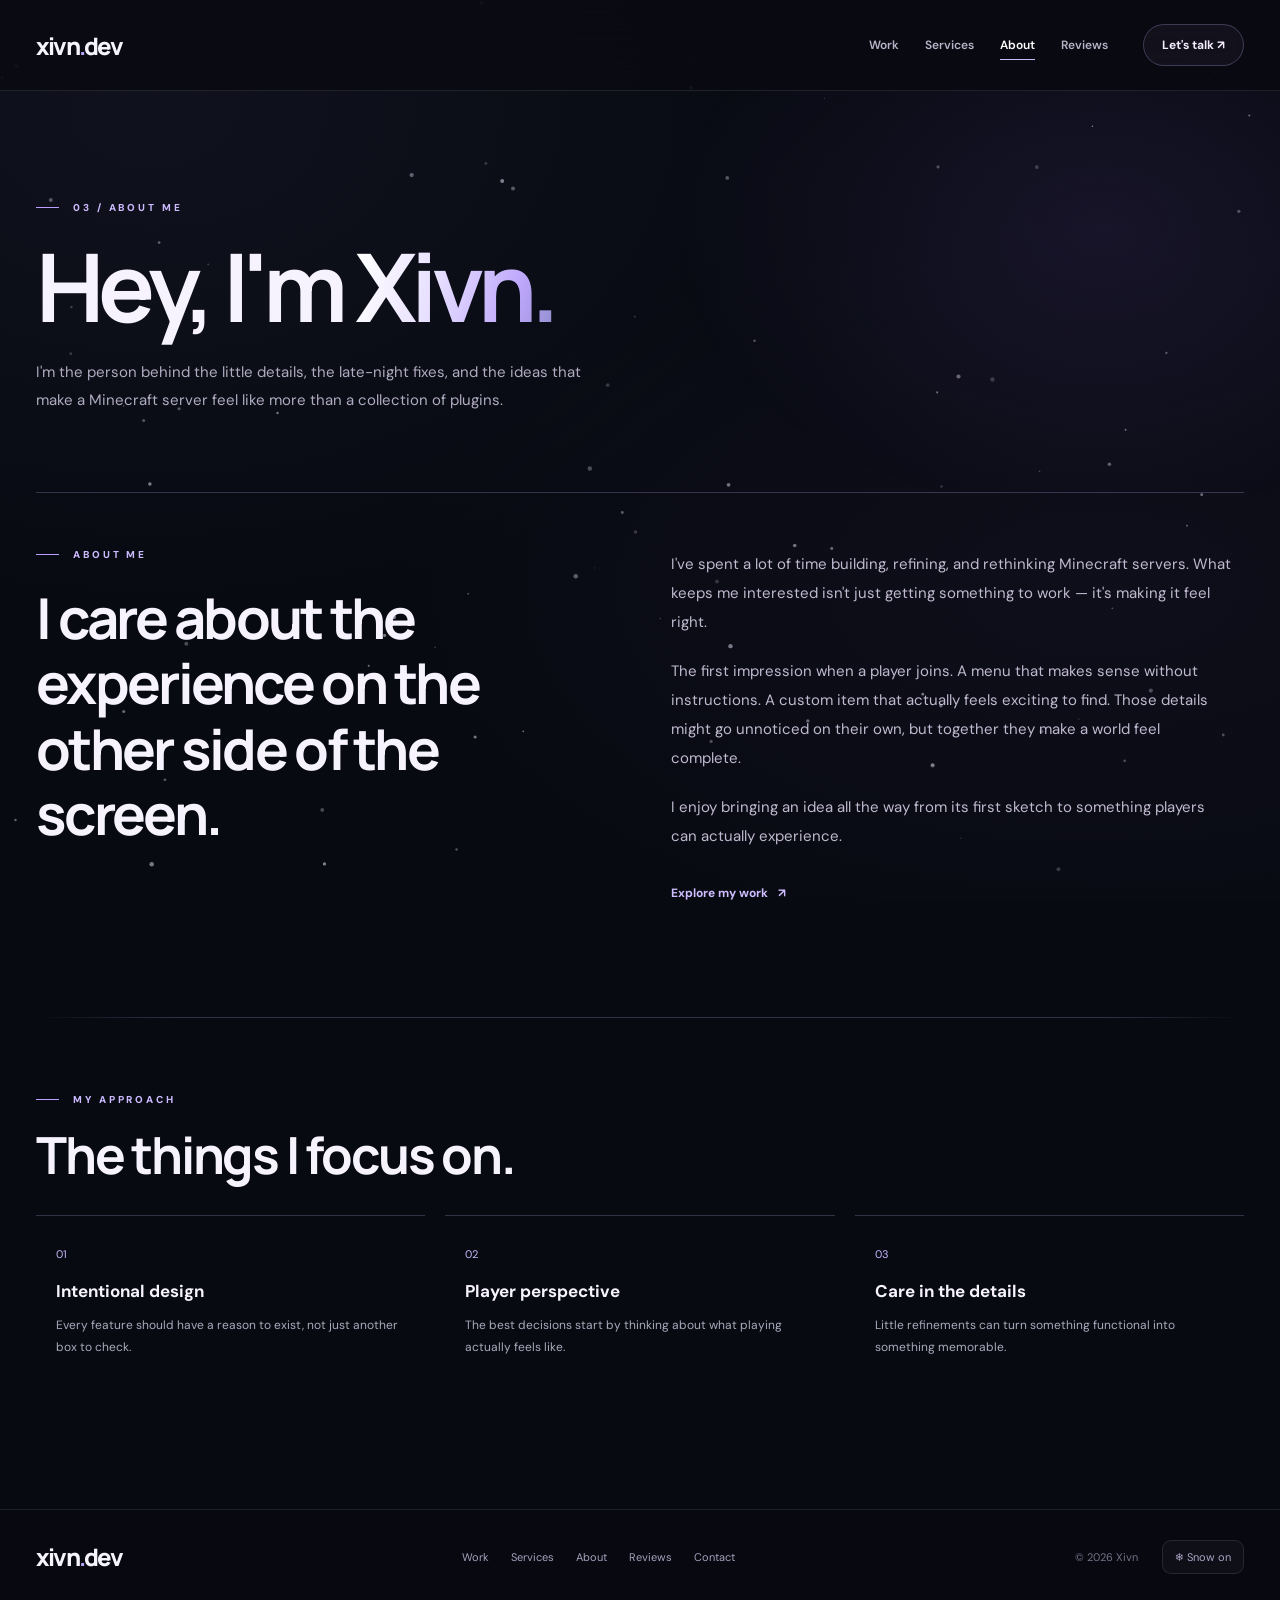
==== about.html @ 58223d8a "Add files via upload" ====
<!DOCTYPE html>

<html lang="en"><head><meta charset="utf-8"/><meta content="width=device-width,initial-scale=1" name="viewport"/><meta content="#080a12" name="theme-color"/><meta content="Meet Xivn and the philosophy behind the Minecraft projects." name="description"/><title>About | xivn.dev</title><link href="styles.css" rel="stylesheet"/><link href="favicon.svg" rel="icon" type="image/svg+xml"/></head><body><div aria-hidden="true" class="main-bg"></div><canvas aria-hidden="true" id="snow"></canvas><header class="navbar inner"><div class="wrap nav-inner"><a aria-label="xivn.dev homepage" class="logo" href="index.html">xivn<b>.</b>dev</a><nav aria-label="Main navigation" class="navlinks"><a class="" href="work.html">Work</a><a class="" href="services.html">Services</a><a aria-current="page" class="active" href="about.html">About</a><a href="reviews.html">Reviews</a></nav><a class="nav-action" href="contact.html">Let's talk <span aria-hidden="true">↗</span></a><button aria-controls="mobile-menu" aria-expanded="false" aria-label="Toggle navigation" class="mobile-trigger" data-menu-trigger="" type="button">☰</button></div></header><nav aria-label="Mobile navigation" class="mobile-menu" id="mobile-menu"><a href="index.html">Home</a><a href="work.html">Work</a><a href="services.html">Services</a><a href="about.html">About</a><a href="reviews.html">Reviews</a><a href="contact.html">Contact</a></nav><main id="main"><section class="interior-hero"><div class="wrap"><span class="kicker">03 / About me</span><h1>Hey, I'm <span class="gradient">Xivn.</span></h1><p>I'm the person behind the little details, the late-night fixes, and the ideas that make a Minecraft server feel like more than a collection of plugins.</p></div></section><section class="wrap about-editorial"><div class="about-editorial-heading reveal"><span class="kicker">About me</span><h2>I care about the experience on the other side of the screen.</h2></div><div class="about-editorial-story reveal"><p>I've spent a lot of time building, refining, and rethinking Minecraft servers. What keeps me interested isn't just getting something to work — it's making it feel right.</p><p>The first impression when a player joins. A menu that makes sense without instructions. A custom item that actually feels exciting to find. Those details might go unnoticed on their own, but together they make a world feel complete.</p><p>I enjoy bringing an idea all the way from its first sketch to something players can actually experience.</p><a class="btn-link" href="work.html">Explore my work <span aria-hidden="true">↗</span></a></div></section><div class="wrap thin-rule"></div><section class="wrap" style="padding:75px 0 30px"><span class="kicker">My approach</span><h2 class="display-h2">The things I focus on.</h2></section><section class="wrap about-values"><div class="value reveal"><span class="num">01</span><h3>Intentional design</h3><p>Every feature should have a reason to exist, not just another box to check.</p></div><div class="value reveal"><span class="num">02</span><h3>Player perspective</h3><p>The best decisions start by thinking about what playing actually feels like.</p></div><div class="value reveal"><span class="num">03</span><h3>Care in the details</h3><p>Little refinements can turn something functional into something memorable.</p></div></section></main><footer class="footer"><div class="wrap footer-inner"><a class="logo" href="index.html">xivn<b>.</b>dev</a><nav aria-label="Footer" class="footer-nav"><a href="work.html">Work</a><a href="services.html">Services</a><a href="about.html">About</a><a href="reviews.html">Reviews</a><a href="contact.html">Contact</a></nav><div class="footer-right"><span class="footer-note">© 2026 Xivn</span><button aria-pressed="true" class="snow-control" data-snow-toggle="" type="button">❄ Snow on</button></div></div></footer><script defer="" src="site.js"></script></body></html>
---- styles.css ----
@import url('https://fonts.googleapis.com/css2?family=DM+Sans:wght@400;500;600;700&family=Manrope:wght@400;500;600;700;800&display=swap');
:root{--bg:#080a12;--bg2:#0d0e1a;--panel:#131322;--line:rgba(226,217,255,.11);--line2:rgba(202,185,255,.23);--white:#f6f3ff;--muted:#aba9bc;--dim:#777589;--lav:#c7b7ff;--lav2:#a38be6;--accent:#dcd1ff;--max:1220px}
*,*::before,*::after{box-sizing:border-box}html{scroll-behavior:smooth}body{margin:0;min-height:100%;font-family:'DM Sans',Inter,system-ui,-apple-system,sans-serif;background:var(--bg);color:var(--white);-webkit-font-smoothing:antialiased}body:has(.menu-open){overflow:hidden}button,input,textarea,select{font:inherit}button{cursor:pointer}a{color:inherit;text-decoration:none}img{max-width:100%}::selection{background:#baa5ff;color:#100f19}:focus-visible{outline:2px solid #cbb9ff;outline-offset:4px}
.main-bg{position:fixed;inset:0;pointer-events:none;background:radial-gradient(ellipse at 12% 12%,#30304d30,transparent 45%),radial-gradient(ellipse at 86% 65%,#29213e33,transparent 45%),#080a12;z-index:-1}#snow{position:fixed;inset:0;z-index:9;pointer-events:none;opacity:.7;transition:opacity .35s}.snow-disabled #snow{opacity:0}.wrap{width:min(var(--max),calc(100% - 72px));margin-inline:auto}.thin-rule{height:1px;background:linear-gradient(90deg,transparent,var(--line2) 12%,var(--line2) 88%,transparent)}
.navbar{position:absolute;top:0;left:0;width:100%;z-index:30;transition:background .2s,border-color .2s}.navbar.inner{position:sticky;background:rgba(10,10,18,.82);backdrop-filter:blur(24px);border-bottom:1px solid var(--line)}.nav-inner{height:90px;display:flex;align-items:center;gap:35px}.logo{font-family:Manrope,system-ui,sans-serif;font-size:24px;font-weight:800;letter-spacing:-1.8px;white-space:nowrap}.logo b{color:#bca7ff}.logo small{font-size:10px;font-weight:500;color:#908caa;letter-spacing:.3px;margin-left:9px;vertical-align:5px}.navlinks{display:flex;align-items:center;gap:36px;margin-left:auto}.navlinks a{font-size:12px;color:#b7b3c9;font-weight:600;transition:color .2s}.navlinks a.active,.navlinks a:hover{color:#fff}.navlinks a.active:after{content:'';display:block;width:100%;height:1px;background:var(--lav);margin-top:6px;position:absolute}.navlinks a{position:relative}.nav-action{border:1px solid #c6b1ff40;border-radius:40px;padding:12px 18px;color:#f5edff;background:#d2b9ff0c;font-size:12px;font-weight:700;white-space:nowrap;transition:background .2s,transform .2s}.nav-action:hover{background:#c3a8ff22;transform:translateY(-2px)}.mobile-trigger{display:none;width:40px;height:40px;background:#ffffff0c;color:white;border:1px solid #ffffff24;border-radius:10px;font-size:19px}.mobile-menu{display:none}
.btn{display:inline-flex;align-items:center;justify-content:center;gap:14px;padding:16px 22px;border-radius:10px;font-size:12px;font-weight:700;border:1px solid #e4d9ff2b;transition:transform .2s,background .2s,box-shadow .2s;min-height:49px}.btn:hover{transform:translateY(-3px)}.btn-primary{color:#151121;background:#c2affe;border-color:#c2affe;box-shadow:0 12px 45px #9c7de41f}.btn-primary:hover{background:#d1c2ff;box-shadow:0 12px 52px #8b71e44a}.btn-secondary{background:#f6f2ff0d;color:#f3edff}.btn-secondary:hover{background:#ffffff18}.btn-link{padding:0;border:0;color:#cfbeff;background:none;font-size:12px;font-weight:700;display:inline-flex;align-items:center;gap:10px;transition:gap .2s}.btn-link:hover{gap:17px}
.kicker{font-size:10px;letter-spacing:2.9px;font-weight:800;color:#ccbaff;text-transform:uppercase;display:flex;align-items:center;gap:14px}.kicker:before{content:'';display:block;width:23px;height:1px;background:#bb9eff}.meta{color:#aaa4c1;letter-spacing:1.9px;text-transform:uppercase;font-size:10px;font-weight:700}.gradient{background:linear-gradient(105deg,#fff 6%,#e7dfff 42%,#bea8fc 78%,#8e8bc9 100%);background-clip:text;color:transparent;-webkit-background-clip:text}.muted{color:var(--muted)}.section-header{display:flex;justify-content:space-between;gap:34px;align-items:end;margin-bottom:34px}.section-header h2,.display-h2{font-family:Manrope,system-ui,sans-serif;letter-spacing:-2.2px;font-weight:700;font-size:clamp(32px,4vw,54px);line-height:1.18;margin:18px 0 0}.section-header p{font-size:13px;line-height:1.8;max-width:290px;color:var(--muted);margin:0 0 4px}.big-number{font-size:12px;letter-spacing:2px;color:#9b91b7;font-weight:700}
/* CINEMATIC HOMEPAGE */
.hero{position:relative;min-height:max(790px,100svh);display:flex;align-items:center;justify-content:center;overflow:hidden;isolation:isolate;background:linear-gradient(180deg,#0b0a16 0%,#111025 54%,#141321 74%,#090b13 100%)}
.hero::after{content:'';position:absolute;inset:auto 0 0;height:30%;z-index:5;background:linear-gradient(0deg,#080a12 0%,#080a12b5 27%,transparent 100%);pointer-events:none}.hero::before{content:'';position:absolute;inset:0;z-index:0;background:radial-gradient(ellipse 40% 33% at 66% 38%,#7864b24d,transparent 80%),radial-gradient(ellipse 28% 25% at 4% 47%,#527fba1a,transparent 80%),linear-gradient(180deg,#07081000 40%,#100d1833);pointer-events:none}
.stars{position:absolute;inset:0;z-index:0;pointer-events:none;opacity:.55;background-image:radial-gradient(1px 1px at 15% 19%,#f0eaff 90%,transparent),radial-gradient(1px 1px at 29% 36%,#f0eaff 90%,transparent),radial-gradient(2px 2px at 72% 14%,#d5caff 90%,transparent),radial-gradient(1px 1px at 81% 37%,#f0eaff 90%,transparent),radial-gradient(1px 1px at 92% 24%,#f0eaff 90%,transparent),radial-gradient(2px 2px at 38% 16%,#f0eaff 90%,transparent),radial-gradient(1px 1px at 57% 30%,#f0eaff 90%,transparent),radial-gradient(1px 1px at 24% 59%,#f0eaff 90%,transparent);background-size:570px 430px}
.aurora{position:absolute;z-index:1;width:800px;height:360px;border-radius:50%;filter:blur(85px);opacity:.25;transform:rotate(-26deg);background:radial-gradient(ellipse,#aa7dff69,transparent 67%);right:5%;top:17%;pointer-events:none;animation:aurora-drift 18s ease-in-out infinite alternate}.moon-rings{position:absolute;z-index:1;width:510px;height:510px;top:17%;left:61%;border:1px solid #e9dfff13;border-radius:50%;transform:translateX(-50%);box-shadow:0 0 0 70px #e9dfff08,0 0 0 144px #e9dfff04;pointer-events:none}.moon{position:absolute;z-index:1;top:22%;left:61%;width:190px;height:190px;transform:translateX(-50%);border-radius:50%;background:radial-gradient(circle at 36% 25%,#ece5ff,#c6bce8 50%,#6e608f 99%);box-shadow:0 0 50px #c4acff5e,0 0 240px #ad89ff39;opacity:.75;pointer-events:none}
.mountain{position:absolute;bottom:0;left:0;width:100%;pointer-events:none}.mountain.far{z-index:2;height:53%;clip-path:polygon(0 82%,9% 66%,17% 76%,27% 45%,37% 76%,48% 36%,60% 73%,71% 44%,83% 78%,92% 52%,100% 75%,100% 100%,0 100%);background:linear-gradient(160deg,#8580a3 0%,#3c3658 38%,#1c2031 100%);opacity:.76}.mountain.mid{z-index:3;height:44%;clip-path:polygon(0 58%,11% 78%,24% 38%,36% 66%,46% 30%,56% 74%,68% 47%,80% 82%,90% 44%,100% 62%,100% 100%,0 100%);background:linear-gradient(180deg,#32324e,#171b2b 84%)}.mountain.near{z-index:4;height:26%;clip-path:polygon(0 76%,10% 57%,21% 82%,32% 42%,45% 67%,56% 45%,67% 85%,80% 53%,88% 72%,100% 44%,100% 100%,0 100%);background:linear-gradient(180deg,#171b30,#090c17)}
.hero-content{z-index:6;position:relative;text-align:center;max-width:1050px;margin-top:-38px;padding:120px 20px 90px}.hero-eyebrow{display:inline-flex;align-items:center;gap:12px;font-size:10px;letter-spacing:2.7px;font-weight:800;color:#e6dafd;text-transform:uppercase}.hero-eyebrow:before,.hero-eyebrow:after{content:'✳';font-size:15px;color:#aa91ed;font-weight:400}.hero h1{font-family:Manrope,system-ui,sans-serif;font-size:clamp(64px,8.8vw,132px);font-weight:700;line-height:.99;letter-spacing:-8.3px;max-width:1040px;margin:28px auto 26px;text-shadow:0 8px 60px #08081299}.hero-sub{max-width:560px;margin:0 auto;font-size:15px;line-height:1.85;color:#c5c0d3;text-shadow:0 2px 15px #000a}.hero-actions{margin-top:32px;display:flex;justify-content:center;gap:12px}.hero-sidenote{position:absolute;z-index:6;left:4.5%;bottom:69px;font-size:10px;color:#9c96b3;letter-spacing:1.7px;writing-mode:vertical-rl;transform:rotate(180deg);text-transform:uppercase;font-weight:700}.hero-scroll{position:absolute;z-index:6;right:4.5%;bottom:70px;display:flex;gap:13px;align-items:center;font-size:10px;color:#a39bb9;letter-spacing:1.3px;text-transform:uppercase;font-weight:700}.scroll-line{height:55px;width:1px;background:linear-gradient(#d4c0ff,transparent)}
@keyframes aurora-drift{to{transform:rotate(-19deg) translate(3%,7%);opacity:.38}}
/* HOME TEASERS */
.home-intro{padding:97px 0 96px;display:grid;grid-template-columns: .35fr 1fr;gap:90px;align-items:start}.home-intro h2{font-family:Manrope,system-ui,sans-serif;font-size:clamp(27px,3.8vw,49px);font-weight:700;line-height:1.24;letter-spacing:-2.1px;margin:0}.home-intro h2 em{font-style:normal;color:#bca7ff}.home-intro .small{font-size:12px;line-height:1.85;color:var(--muted);margin-top:19px;max-width:570px}
.home-work{padding:30px 0 110px}.feature-grid{display:grid;grid-template-columns:1.15fr .85fr;gap:20px}.feature-card{position:relative;border:1px solid var(--line);background:#121321;border-radius:18px;overflow:hidden;display:block;transition:border-color .25s,transform .25s}.feature-card:hover{border-color:#bba2ff66;transform:translateY(-5px)}.feature-art{position:relative;height:340px;overflow:hidden;isolation:isolate}.feature-card:nth-child(2) .feature-art{height:340px}.feature-info{padding:26px 28px 29px;display:flex;align-items:center;gap:18px;justify-content:space-between}.feature-info h3{font-family:Manrope,system-ui,sans-serif;font-size:23px;letter-spacing:-.8px;margin:8px 0 5px}.feature-info p{margin:0;color:#a6a0ba;font-size:12px}.feature-arrow{width:40px;height:40px;border:1px solid #ffffff2c;border-radius:50%;display:grid;place-items:center;color:#e3d5ff;font-size:21px;transition:transform .2s}.feature-card:hover .feature-arrow{transform:rotate(45deg)}
/* ART - no fake screenshots */
.art{position:relative;overflow:hidden;isolation:isolate}.art:after{content:'';position:absolute;inset:0;background:linear-gradient(180deg,transparent 60%,#090a17a8)}.art:before{content:'';position:absolute;inset:0;background-image:linear-gradient(#ffffff0a 1px,transparent 1px),linear-gradient(90deg,#ffffff0a 1px,transparent 1px);background-size:40px 40px;mask-image:linear-gradient(to bottom,transparent,#000);opacity:.7}.art.saver{background:radial-gradient(ellipse at 52% 45%,#8f79ca70,transparent 55%),linear-gradient(130deg,#242139,#121827)}.art.vale{background:radial-gradient(ellipse at 51% 49%,#a99ab557,transparent 55%),linear-gradient(130deg,#262139,#111d24)}.art.maple{background:radial-gradient(ellipse at 51% 49%,#80b19a55,transparent 55%),linear-gradient(130deg,#192a2a,#121b29)}.art-mark{position:absolute;left:50%;top:46%;transform:translate(-50%,-50%);font-family:Manrope,system-ui,sans-serif;font-weight:800;font-size:150px;letter-spacing:-12px;color:#e9d9ff;z-index:1;text-shadow:0 22px 65px #0008}.art.vale .art-mark{font-family:Georgia,serif;color:#eedbfc}.art.maple .art-mark{font-family:Georgia,serif;color:#c5ead4}.art-ring{position:absolute;top:46%;left:50%;transform:translate(-50%,-50%);width:270px;aspect-ratio:1;border:1px solid #fff3;border-radius:50%;box-shadow:0 0 0 37px #ffffff08,0 0 0 84px #ffffff04}.art-tag{position:absolute;bottom:25px;left:27px;z-index:2;color:#d5c6e9;text-transform:uppercase;font-size:10px;letter-spacing:2px;font-weight:700}
.home-close{padding:80px 0 125px;text-align:center}.home-close h2{font-family:Manrope,system-ui,sans-serif;font-size:clamp(37px,5.5vw,71px);font-weight:700;line-height:1.15;letter-spacing:-3.4px;margin:19px 0 28px}.home-close .btn{min-width:190px}
/* INTERIOR PAGE */
.interior-hero{padding:110px 0 77px;position:relative;overflow:hidden}.interior-hero:before{content:'';position:absolute;inset:0;pointer-events:none;background:radial-gradient(ellipse 42% 90% at 86% 34%,#4a38743d,transparent 80%)}.interior-hero .wrap{position:relative}.interior-hero h1{font-family:Manrope,system-ui,sans-serif;font-size:clamp(56px,7.4vw,103px);letter-spacing:-6px;line-height:1.05;margin:22px 0 24px;font-weight:700;max-width:950px}.interior-hero p{font-size:15px;line-height:1.85;color:#b0abc0;max-width:550px;margin:0}.interior-hero .outline-word{position:absolute;right:1%;bottom:-23px;font-family:Manrope,system-ui,sans-serif;font-size:clamp(120px,19vw,310px);font-weight:800;letter-spacing:-20px;-webkit-text-stroke:1px #c7b3fa17;color:transparent;pointer-events:none;white-space:nowrap}
.works{padding:35px 0 105px}.work-row{display:grid;grid-template-columns:1.05fr 1fr;align-items:center;gap:58px;border-top:1px solid var(--line);padding:42px 0}.work-row:last-of-type{border-bottom:1px solid var(--line)}.work-row .art{height:360px;border:1px solid var(--line2);border-radius:17px;transition:transform .25s}.work-row:hover .art{transform:translateY(-4px)}.work-row .art-mark{font-size:145px}.work-no{font-size:11px;letter-spacing:2px;color:#afa5c6;font-weight:700}.work-copy h2{font-family:Manrope,system-ui,sans-serif;font-size:clamp(33px,4vw,57px);margin:20px 0 16px;line-height:1.13;letter-spacing:-2.3px}.work-copy p{font-size:14px;color:#aaa6bc;line-height:1.95;max-width:470px}.tags{display:flex;gap:8px;flex-wrap:wrap;margin:24px 0 32px}.tags span{font-size:10px;color:#beb6ce;letter-spacing:.2px;border:1px solid #e9deff1b;padding:8px 11px;border-radius:8px;background:#ffffff04}
/* SERVICES */
.services{padding:28px 0 120px}.service-row{display:grid;grid-template-columns:90px .9fr 1fr;gap:45px;padding:43px 0;border-top:1px solid var(--line);align-items:start}.service-row:last-child{border-bottom:1px solid var(--line)}.service-symbol{font-size:40px;font-weight:400;color:#ccbbff;line-height:1}.service-row h2{margin:3px 0 0;font-family:Manrope,sans-serif;font-size:clamp(23px,3vw,33px);letter-spacing:-1px}.service-row p{color:#aaa5ba;line-height:1.95;margin:3px 0 0;font-size:14px}.service-row .minor{display:block;margin-top:15px;font-size:11px;color:#bba8ef}.process{padding:50px 0 135px}.process-grid{display:grid;grid-template-columns:repeat(3,1fr);gap:20px;margin-top:35px}.process-item{border:1px solid var(--line);background:#ffffff04;border-radius:14px;padding:27px}.process-item .num{font-size:11px;color:var(--lav);letter-spacing:2px}.process-item h3{font-size:17px;margin:28px 0 10px}.process-item p{font-size:12px;line-height:1.9;color:var(--muted);margin:0}
/* ABOUT */
.about-section{padding:20px 0 100px;display:grid;grid-template-columns:.83fr 1.17fr;gap:80px}.about-portrait{position:relative;min-height:455px;border:1px solid var(--line2);border-radius:18px;background:radial-gradient(ellipse at 50% 48%,#7660a955,transparent 61%),linear-gradient(150deg,#1b1a30,#0b101a);display:grid;place-items:center;overflow:hidden}.about-portrait:before{content:'';height:320px;aspect-ratio:1;border:1px solid #e0d2ff30;border-radius:50%;box-shadow:0 0 0 40px #e0d2ff0a,0 0 0 83px #e0d2ff06;position:absolute}.about-portrait span{font-size:250px;font-weight:800;letter-spacing:-25px;color:#e1d5fa;font-family:Manrope,sans-serif;line-height:1;position:relative;transform:translateX(-15px);text-shadow:0 0 60px #c1b0ee3a}.about-portrait small{position:absolute;bottom:28px;left:28px;color:#a99dc2;font-size:10px;letter-spacing:2.3px}.about-writeup h2{font-family:Manrope,sans-serif;letter-spacing:-2.2px;font-size:clamp(30px,4vw,51px);line-height:1.2;margin:12px 0 23px}.about-writeup p{font-size:15px;line-height:2;color:#bbb5ca;max-width:570px}.about-writeup p+p{margin-top:16px}.about-values{display:grid;grid-template-columns:repeat(3,1fr);gap:20px;padding-bottom:125px}.value{padding:26px 20px;border-top:1px solid var(--line2)}.value .num{font-size:11px;color:var(--lav)}.value h3{margin:17px 0 12px;font-size:17px}.value p{font-size:12px;line-height:1.85;color:var(--muted);margin:0}
/* CONTACT */
.contact-layout{display:grid;grid-template-columns: .93fr 1.07fr;gap:70px;padding:30px 0 130px}.contact-copy h2{font-family:Manrope,sans-serif;font-size:clamp(35px,4vw,51px);letter-spacing:-2px;margin:0 0 21px}.contact-copy p{color:var(--muted);line-height:1.93;font-size:14px;max-width:425px}.contact-nudge{display:flex;gap:14px;margin-top:44px;border-top:1px solid var(--line);padding:20px 0;color:#b7a5e8;font-size:12px;line-height:1.8}.contact-form{background:linear-gradient(145deg,#1a1828b5,#12121ca8);border:1px solid var(--line2);padding:32px;border-radius:18px}.contact-form h3{margin:2px 0 26px;font-family:Manrope,sans-serif;font-size:21px;letter-spacing:-.8px}.field{display:block;color:#d8d1ea;font-size:11px;letter-spacing:.4px;font-weight:700;margin:0 0 20px}.field input,.field textarea,.field select{display:block;width:100%;border:1px solid #ffffff21;border-radius:9px;background:#080913aa;color:#f7f3ff;padding:14px;margin-top:9px;outline:none;font-size:13px;resize:vertical;min-height:46px}.field textarea{min-height:140px}.field input:focus,.field textarea:focus,.field select:focus{border-color:#bea5ff}.field select option{background:#141320}.contact-form .btn{width:100%}.form-note{font-size:11px;line-height:1.8;color:#8f8ba3;margin:16px 0 0}.form-status{color:#cbb5ff;font-size:12px;margin:12px 0;min-height:16px;white-space:pre-wrap}.copy-fallback{display:none}
/* CASE STUDY */
.case-hero{padding:90px 0 60px}.case-back{display:inline-flex;align-items:center;gap:10px;color:#b5a5df;font-size:12px;margin-bottom:52px}.case-hero h1{font-family:Manrope,sans-serif;font-size:clamp(62px,8vw,110px);letter-spacing:-6px;line-height:1.04;margin:17px 0 19px}.case-hero p{font-size:15px;line-height:1.85;color:#b2aec4;max-width:610px;margin:0}.case-art{height:460px;border-radius:18px;border:1px solid #e9dfff2c;margin:0 auto 85px}.case-art .art-mark{font-size:260px}.case-body{display:grid;grid-template-columns: .58fr 1fr;gap:90px;padding:0 0 115px}.case-body aside .meta{display:block;margin-bottom:17px}.case-body h2{font-family:Manrope,sans-serif;font-size:clamp(29px,3vw,43px);letter-spacing:-1.7px;margin:0 0 24px}.case-body p{font-size:14px;line-height:2.05;color:#b4b0c3}.case-list{display:grid;gap:0;padding:0;margin-top:22px;list-style:none}.case-list li{border-top:1px solid var(--line);padding:15px 0;font-size:12px;color:#c5bdd6}.case-list li:last-child{border-bottom:1px solid var(--line)}.case-bottom{border-top:1px solid var(--line);padding:65px 0 105px;display:flex;align-items:center;justify-content:space-between;gap:25px}.case-bottom h2{font-size:clamp(27px,3vw,40px);font-family:Manrope,sans-serif;letter-spacing:-1.2px;margin:10px 0 0}
/* GLOBAL FOOTER */
.footer{border-top:1px solid var(--line);background:#080911bb;position:relative;z-index:11}.footer-inner{padding:30px 0;display:flex;gap:22px;align-items:center;justify-content:space-between}.footer-nav{display:flex;gap:22px}.footer-nav a{color:#a8a2bd;font-size:11px}.footer-nav a:hover{color:white}.footer-note{font-size:11px;color:#777287}.snow-control{background:#ffffff08;border:1px solid #ffffff1a;border-radius:9px;color:#aea5c6;font-size:11px;padding:9px 12px;white-space:nowrap}.snow-control:hover{color:white;border-color:#c4b1fd55}.footer-right{display:flex;align-items:center;gap:24px}
.reveal{opacity:1;transform:none}.js .reveal{opacity:0;transform:translateY(18px);transition:opacity .7s,transform .7s}.js .reveal.shown{opacity:1;transform:none}
@media(max-width:970px){.logo small{display:none}.navlinks{gap:24px}.hero h1{letter-spacing:-5px}.home-intro{gap:40px}.work-row{gap:30px}.about-section{gap:40px}.contact-layout{gap:40px}.case-body{gap:40px}}
@media(max-width:720px){.wrap{width:calc(100% - 40px)}.nav-inner{height:72px;gap:15px}.navbar:not(.inner){background:linear-gradient(180deg,#0b0a17bb,transparent)}.navlinks{display:none}.nav-action{margin-left:auto;padding:10px 14px}.mobile-trigger{display:block}.mobile-menu{display:flex;position:fixed;inset:72px 0 auto 0;z-index:29;background:#11101ef7;backdrop-filter:blur(20px);border-bottom:1px solid #ffffff30;padding:25px 20px 32px;flex-direction:column;gap:0;opacity:0;visibility:hidden;transform:translateY(-8px);transition:all .2s}.mobile-menu.menu-open{opacity:1;visibility:visible;transform:none}.mobile-menu a{padding:15px 4px;font-size:22px;border-bottom:1px solid #ffffff12}.hero{min-height:770px;min-height:100svh}.hero h1{font-size:clamp(56px,10.4vw,76px);letter-spacing:-4.1px;margin:26px auto 21px}.hero-content{margin-top:-20px;padding:110px 0 95px}.hero-sub{font-size:13px;max-width:430px}.moon{width:145px;height:145px;left:63%;top:22%}.moon-rings{width:390px;height:390px;left:63%}.mountain.far{height:38%}.mountain.mid{height:32%}.mountain.near{height:19%}.hero-sidenote{display:none}.hero-scroll{bottom:38px;right:20px}.home-intro{grid-template-columns:1fr;gap:19px;padding:70px 0 75px}.home-work{padding:10px 0 85px}.section-header{display:block}.section-header p{margin-top:20px}.feature-grid{grid-template-columns:1fr}.feature-art,.feature-card:nth-child(2) .feature-art{height:290px}.feature-info{padding:22px}.home-close{padding:65px 0 95px}.home-close h2{letter-spacing:-2px}.interior-hero{padding:88px 0 65px}.interior-hero h1{font-size:clamp(47px,9vw,72px);letter-spacing:-3.5px}.interior-hero .outline-word{bottom:0;opacity:.5}.work-row{grid-template-columns:1fr;gap:27px;padding:29px 0 39px}.work-row .art{height:275px}.work-copy h2{margin:15px 0}.works{padding-bottom:75px}.service-row{grid-template-columns:45px 1fr;gap:20px;padding:35px 0}.service-row p{grid-column:2}.service-symbol{font-size:29px}.process{padding:25px 0 88px}.process-grid{grid-template-columns:1fr}.about-section{grid-template-columns:1fr;gap:32px}.about-portrait{min-height:290px}.about-portrait span{font-size:160px}.about-portrait:before{height:230px}.about-values{grid-template-columns:1fr;gap:0;padding-bottom:70px}.contact-layout{grid-template-columns:1fr;padding-bottom:85px}.contact-nudge{margin-top:25px}.contact-form{padding:23px}.case-hero{padding-top:50px}.case-back{margin-bottom:38px}.case-hero h1{font-size:clamp(56px,9vw,82px);letter-spacing:-3.5px}.case-art{height:310px;margin-bottom:48px}.case-art .art-mark{font-size:160px}.case-body{grid-template-columns:1fr;gap:30px;padding-bottom:75px}.case-bottom{display:block;padding:45px 0 80px}.case-bottom .btn{margin-top:30px}.footer-inner{flex-wrap:wrap}.footer-nav{gap:15px}.footer-right{width:100%;justify-content:space-between}}
@media(max-width:430px){.wrap{width:calc(100% - 34px)}.hero h1{font-size:52px;letter-spacing:-3.2px}.hero-eyebrow{font-size:9px;letter-spacing:1.8px}.hero-actions{flex-direction:column;align-items:center}.hero-actions .btn{width:min(100%,280px)}.nav-action{display:none}.mobile-trigger{margin-left:auto}.interior-hero h1{font-size:47px}.feature-art,.feature-card:nth-child(2) .feature-art{height:240px}.work-row .art{height:235px}}
@media(prefers-reduced-motion:reduce){html{scroll-behavior:auto}*,*:before,*:after{animation:none!important;transition:none!important}.js .reveal{opacity:1;transform:none}}
.feature-art>.art{height:100%;width:100%;}

/* V3: services, collaborations, reviews */
.navlinks{gap:26px}.footer-nav{gap:22px}
.credibility{padding:25px 0 35px;border-bottom:1px solid var(--line);background:linear-gradient(90deg,#0c0c17aa,#15112788,#0c0c17aa)}
.credibility-inner{display:flex;align-items:center;gap:24px;justify-content:space-between;flex-wrap:wrap}
.credibility .micro{font-size:10px;letter-spacing:2px;color:var(--lav);font-weight:800;text-transform:uppercase}
.credibility .names{font-size:12px;color:#aca3c7;line-height:1.8}
.credibility .names b{font-weight:600;color:#efe9fb}
.credibility a{font-size:11px;color:var(--lav);font-weight:700;white-space:nowrap}
.work-featured{padding:40px 0 95px}.work-featured-heading{margin-bottom:28px}
.highlight-grid{display:grid;grid-template-columns:repeat(3,minmax(0,1fr));gap:17px}
.highlight-card{position:relative;min-width:0;overflow:hidden;border:1px solid var(--line2);border-radius:17px;background:linear-gradient(145deg,#29213d80,#111425);transition:transform .25s,border-color .25s}
.highlight-card:hover{transform:translateY(-5px);border-color:#c7afff77}
.highlight-art{height:215px;display:flex;align-items:center;justify-content:center;position:relative;overflow:hidden;background:radial-gradient(ellipse at 50% 30%,#8e75c23b,transparent 65%);border-bottom:1px solid var(--line)}
.highlight-art:before{content:'';position:absolute;width:210px;height:210px;border:1px solid #cfb9ff33;border-radius:50%;box-shadow:0 0 0 38px #cfb9ff08,0 0 60px #a38bfc29}
.highlight-art .initial{font-family:Manrope,system-ui,sans-serif;font-size:110px;letter-spacing:-8px;font-weight:800;color:#f2eaff;filter:drop-shadow(0 0 29px #c4a6ff43)}
.highlight-card:nth-child(2) .highlight-art{background:radial-gradient(ellipse at 50% 25%,#89b49b34,transparent 69%),#171b26}
.highlight-card:nth-child(3) .highlight-art{background:radial-gradient(ellipse at 50% 25%,#c1a0752f,transparent 69%),#181923}
.highlight-info{padding:24px}.highlight-info small{font-size:9px;text-transform:uppercase;letter-spacing:1.7px;color:#baade4}.highlight-info h3{font-family:Manrope,system-ui,sans-serif;font-size:23px;letter-spacing:-.8px;margin:10px 0 8px}.highlight-info p{font-size:12px;color:var(--muted);line-height:1.7;min-height:41px}.highlight-info strong{color:#d4c4ff;font-size:12px}
.credits{padding:12px 0 115px}.credits>p{max-width:550px;font-size:13px;line-height:1.8;color:var(--muted)}
.credits-grid{display:grid;grid-template-columns:repeat(4,minmax(0,1fr));gap:12px;margin-top:32px}
.credit{display:flex;align-items:center;gap:14px;border:1px solid var(--line);border-radius:12px;min-width:0;background:linear-gradient(145deg,#1b1a2b91,#121320a8);padding:16px 15px;min-height:88px;transition:background .2s,border .2s}
.credit:hover{border-color:#bcaaff55;background:#211b34}
.credit .sigil{height:41px;width:41px;flex:none;border-radius:11px;border:1px solid #cbbaff2c;background:linear-gradient(135deg,#574477,#1b1b2e);display:grid;place-items:center;font-family:Manrope,system-ui,sans-serif;color:#e6daff;font-weight:800;font-size:17px}
.credit h3{font-size:14px;font-weight:700;margin:0 0 5px;overflow-wrap:anywhere}.credit p{font-size:10px;color:#9b94b3;margin:0}
.service-intro{max-width:700px;color:var(--muted);font-size:14px;line-height:1.9;padding:25px 0}
.service-row{grid-template-columns:65px minmax(180px,.85fr) 1.15fr;gap:20px;align-items:center}
.service-row h2{font-size:clamp(20px,2.2vw,28px)}.service-row .minor{line-height:1.9}
.reviews-grid{display:grid;grid-template-columns:repeat(3,minmax(0,1fr));gap:18px;padding:30px 0 95px}
.review-pending{min-height:230px;border:1px solid var(--line2);border-radius:18px;background:linear-gradient(130deg,#2621369c,#111421);padding:25px;display:flex;flex-direction:column;justify-content:space-between}
.review-pending .index{color:#bba7e8;font-size:11px;font-weight:700;letter-spacing:2px}.review-pending .mark{font-family:Georgia,serif;font-size:50px;color:#d7c7ff;opacity:.62;line-height:1}.review-pending p{color:#bcb6d0;font-size:12px;line-height:1.7}.review-pending small{color:#8e87a5;font-size:10px;letter-spacing:1px}
.contact-quicklinks{display:flex;flex-wrap:wrap;gap:10px;margin:25px 0}.contact-quicklinks a{display:inline-flex;gap:8px;align-items:center;padding:13px 16px;border:1px solid #ad96ea50;background:#b49bfb0c;border-radius:10px;color:#e0d0ff;font-size:12px;font-weight:700;transition:background .2s}
.contact-quicklinks a:hover{background:#b49bfb21}
@media(max-width:950px){.highlight-grid{grid-template-columns:1fr 1fr}.credits-grid{grid-template-columns:repeat(3,minmax(0,1fr))}.reviews-grid{grid-template-columns:1fr 1fr}}
@media(max-width:620px){.highlight-grid,.reviews-grid{grid-template-columns:1fr}.credits-grid{grid-template-columns:repeat(2,minmax(0,1fr))}.credit{min-height:78px;padding:12px 10px;gap:9px}.credit .sigil{width:34px;height:34px}.credit h3{font-size:12px}.credit p{font-size:9px}.highlight-art{height:175px}.service-row{grid-template-columns:46px 1fr;gap:10px}.service-row>div:last-child{grid-column:2}.credibility-inner{gap:8px}.credibility .names{font-size:11px}}

/* V4 / real project responsibilities, testimonials, commission link */
.credits{padding-bottom:95px}
.credits-grid{grid-template-columns:repeat(3,minmax(0,1fr));gap:16px}
.credit{min-height:174px;padding:24px;align-items:flex-start;gap:16px;background:linear-gradient(139deg,#241f36b0,#12131e 76%);border-radius:16px;transition:transform .28s ease,border-color .28s ease,background .28s ease}
.credit:hover{transform:translateY(-3px)}
.credit .sigil{width:47px;height:47px;border-radius:14px;font-size:21px}
.credit h3{font-size:18px;font-family:Manrope,system-ui,sans-serif;letter-spacing:-.45px;margin:3px 0 7px}
.credit p{font-size:11px;color:#c2b4e1;line-height:1.6;letter-spacing:.1px}
.credit .credit-details{font-size:12px;line-height:1.7;color:#9e9bb4;max-width:300px;margin-top:12px}
.credit .credit-content{min-width:0}
.credit .credit-num{font-size:9px;color:#8d83a3;letter-spacing:1.6px;text-transform:uppercase;margin-bottom:7px;display:block}
.review-grid-v4{display:grid;grid-template-columns:repeat(3,minmax(0,1fr));gap:16px;padding:33px 0 70px}
.review-card-v4{border-radius:17px;border:1px solid #bbaaff2c;background:linear-gradient(145deg,#231d35b8,#101522b8);padding:27px;display:flex;flex-direction:column;gap:17px;min-height:225px;transition:border-color .25s,transform .25s}
.review-card-v4:hover{transform:translateY(-3px);border-color:#c6b4ff6a}
.review-card-v4 .quote-mark{font-family:Georgia,serif;color:#cab6ff;font-size:54px;line-height:.7;display:block;opacity:.85}
.review-card-v4 blockquote{margin:0;flex:1;color:#ded8ed;font-size:13px;line-height:1.85;overflow-wrap:anywhere}
.review-card-v4 footer{padding-top:18px;border-top:1px solid #ffffff16;display:flex;justify-content:space-between;gap:14px;align-items:center}
.review-card-v4 .review-name{font-size:12px;font-weight:800;color:#f6f1ff}
.review-card-v4 time{font-size:10px;color:#9892ad;white-space:nowrap}
.review-card-v4.featured{background:linear-gradient(145deg,#393058d1,#161727db);border-color:#bba2ff55}
.review-source-links{display:flex;align-items:center;flex-wrap:wrap;gap:10px;padding:0 0 70px}
.review-source-links .source-link{padding:12px 15px;border:1px solid #bba6ff44;border-radius:10px;font-size:11px;color:#d2c0fa;background:#ffffff08;font-weight:700;transition:background .2s}
.review-source-links .source-link:hover{background:#ffffff13}
.review-source-links p{width:100%;font-size:11px;line-height:1.7;color:#817a98;margin:0 0 10px}
.review-teaser-grid{display:grid;grid-template-columns:repeat(2,minmax(0,1fr));gap:17px;margin:0 auto 60px}
.review-teaser{padding:25px;border:1px solid #b69bf43b;border-radius:17px;background:linear-gradient(120deg,#231e3796,#101523c2)}
.review-teaser blockquote{color:#ece5f7;font-size:14px;line-height:1.8;margin:12px 0 19px}
.review-teaser .review-by{font-size:11px;color:#b9a6ed;font-weight:700}
.discord-cta-v4{display:inline-flex;align-items:center;gap:13px;padding:17px 21px;border-radius:11px;font-size:13px;font-weight:800;color:#12101d;background:#c7b3ff;box-shadow:0 11px 44px #a88bef26;transition:transform .2s,background .2s}
.discord-cta-v4:hover{transform:translateY(-2px);background:#ddcfff}
.discord-area-v4{padding:22px 0 28px;border-bottom:1px solid var(--line)}
.discord-area-v4 strong{display:block;margin-bottom:12px;font-family:Manrope,system-ui;font-size:18px}
.discord-area-v4 p{max-width:440px;font-size:12px;color:var(--muted);line-height:1.7}
.service-quote-note{display:inline-block;font-size:11px;color:#a59cb9;border:1px solid #c7b3ff32;border-radius:30px;padding:8px 13px;margin-top:20px}
@media(max-width:970px){.credits-grid,.review-grid-v4{grid-template-columns:repeat(2,minmax(0,1fr))}}
@media(max-width:630px){.credits-grid,.review-grid-v4,.review-teaser-grid{grid-template-columns:1fr}.credit{min-height:145px;padding:18px}.credit .sigil{width:41px;height:41px}.credit h3{font-size:16px}.review-card-v4{padding:22px;min-height:unset}.review-card-v4 blockquote{font-size:13px}.review-source-links{gap:8px}}

/* V5 — editorial project archive: deliberately no server logos */
.archive{padding:24px 0 95px}
.archive-intro{display:flex;align-items:end;justify-content:space-between;gap:32px;padding-bottom:25px}
.archive-intro h2{font-family:Manrope,system-ui,sans-serif;font-size:clamp(32px,4.3vw,61px);font-weight:700;line-height:1.13;letter-spacing:-2.5px;margin:16px 0 0}
.archive-intro p{max-width:330px;color:var(--muted);font-size:13px;line-height:1.9;margin:0 0 2px}
.archive-section-title{display:flex;align-items:center;justify-content:space-between;padding:25px 0 7px;gap:15px;border-top:1px solid var(--line2)}
.archive-section-title span:last-child{font-size:10px;color:#86809a;letter-spacing:1.3px;text-transform:uppercase}
.archive-list{margin-bottom:68px}
.archive-row{border-bottom:1px solid var(--line);position:relative;display:grid;grid-template-columns:58px minmax(0,1fr) minmax(190px,285px) 28px;gap:25px;align-items:center;padding:27px 11px 29px 0;transition:background .3s,padding .3s,border-color .3s;isolation:isolate}
.archive-row:before{content:'';position:absolute;inset:0;z-index:-1;background:linear-gradient(90deg,rgba(171,134,244,.08),transparent 63%);opacity:0;transition:opacity .28s;pointer-events:none}
.archive-row:hover:before,.archive-row:focus-within:before{opacity:1}
.archive-row:hover{border-color:#bda7fb50;padding-left:12px}
.archive-index{font-size:12px;letter-spacing:1px;color:#77718c;font-weight:700;align-self:start;padding-top:17px}
.archive-row h3{font-family:Manrope,system-ui,sans-serif;font-size:clamp(28px,3.8vw,48px);font-weight:700;letter-spacing:-1.8px;line-height:1.13;margin:0}
.archive-name{display:inline-flex;align-items:baseline;gap:12px;max-width:100%;color:#f6f2ff;transition:color .25s,text-shadow .25s}
.archive-name[href]:hover,.archive-name[href]:focus-visible{color:#d6c6ff;text-shadow:0 0 26px #bb9cef50}
.archive-name-arrow{font-size:.5em;vertical-align:middle;color:#b9a3ed;display:inline-block;transform:translate(-3px,2px);transition:transform .25s}
.archive-name[href]:hover .archive-name-arrow{transform:translate(3px,-4px)}
.archive-row .archive-desc{font-size:12px;line-height:1.7;color:#aba4be;margin:11px 0 0;max-width:660px}
.archive-role{font-size:11px;letter-spacing:.9px;font-weight:700;color:#bcaedf;text-transform:uppercase;line-height:1.6}
.archive-type{display:block;font-size:11px;color:#77718c;margin:9px 0}
.archive-case{font-size:12px;color:#d4c0ff;display:inline-flex;align-items:center;gap:9px;font-weight:700;transition:gap .2s}
.archive-case:hover{gap:15px}
.archive-end{font-size:22px;color:#7d6d9e;text-align:right;opacity:.65;transition:transform .25s,color .25s}
.archive-row:hover .archive-end{transform:translate(4px,-3px);color:#d1bcff}
.archive-row.featured{padding-block:37px}
.archive-row.featured h3{font-size:clamp(39px,5vw,65px);letter-spacing:-3px}
.archive-note{display:flex;gap:9px;align-items:flex-start;font-size:11px;color:#88829b;line-height:1.7;margin:-31px 0 58px}
.archive-note:before{content:'✳';color:#b49ce9}
/* homepage editorial teasers (replace abstract initial / fake logo artwork) */
.home-work .feature-grid{display:grid;grid-template-columns:repeat(2,minmax(0,1fr));gap:14px}
.home-work .feature-card{min-height:265px;padding:32px 34px;border:1px solid #cbb8ff29;border-radius:17px;background:radial-gradient(ellipse at 70% 10%,#7e60b71d,transparent 60%),linear-gradient(145deg,#1a1728,#10121e);display:flex;flex-direction:column;justify-content:space-between}
.home-work .feature-card:before{content:'SELECTED WORK';font-size:10px;letter-spacing:2.2px;font-weight:800;color:#ab96da}
.home-work .feature-art{display:none}
.home-work .feature-info{padding:0;align-items:end;gap:12px}
.home-work .feature-info h3{font-size:clamp(30px,4vw,51px);line-height:1.12;letter-spacing:-2px;margin:8px 0 10px}
.home-work .feature-info p{font-size:12px;line-height:1.7}
.home-work .feature-arrow{flex:0 0 39px}
@media(max-width:900px){.archive-row{grid-template-columns:36px minmax(0,1fr) 24px;gap:15px}.archive-side{grid-column:2;grid-row:2;margin-top:-6px}.archive-end{grid-column:3;grid-row:1;align-self:center}.archive-intro{align-items:start;flex-direction:column;gap:17px}.archive-row.featured h3{font-size:clamp(34px,6vw,54px)}}
@media(max-width:610px){.archive{padding-bottom:55px}.archive-row{grid-template-columns:26px minmax(0,1fr) 19px;gap:11px;padding:20px 0 23px}.archive-row.featured{padding-block:24px}.archive-index{font-size:10px;padding-top:8px}.archive-row h3{font-size:29px;letter-spacing:-1px}.archive-row.featured h3{font-size:37px;letter-spacing:-1.4px}.archive-name{gap:7px}.archive-row .archive-desc{font-size:12px}.archive-role{font-size:10px}.archive-end{font-size:18px}.archive-note{margin-top:-30px}.home-work .feature-grid{grid-template-columns:1fr}.home-work .feature-card{min-height:220px;padding:24px}.home-work .feature-info h3{font-size:36px}}
@media(prefers-reduced-motion:reduce){.archive-row,.archive-name,.archive-name-arrow,.archive-end{transition:none}}

/* Midnight Winter V6 — restrained, editorial finishing pass */
#snow{opacity:.82}
.logo small{display:none}
.hero-sidenote,.hero-scroll,.interior-hero .outline-word{display:none!important}
/* A quiet first-load reveal, with progressive enhancement and reduced-motion support */
@keyframes winter-enter{from{opacity:0;transform:translateY(15px)}to{opacity:1;transform:translateY(0)}}
@keyframes winter-moon{from{opacity:0;filter:blur(6px);transform:translateX(-50%) scale(.93)}to{opacity:.75;filter:blur(0);transform:translateX(-50%) scale(1)}}
@keyframes winter-backdrop{from{opacity:0}to{opacity:1}}
.hero .hero-eyebrow{animation:winter-enter .72s .08s both cubic-bezier(.16,1,.3,1)}
.hero h1{animation:winter-enter .95s .23s both cubic-bezier(.16,1,.3,1)}
.hero .hero-sub{animation:winter-enter .9s .45s both cubic-bezier(.16,1,.3,1)}
.hero .hero-actions{animation:winter-enter .8s .68s both cubic-bezier(.16,1,.3,1)}
.hero .moon{animation:winter-moon 1.55s .1s both ease-out}
.hero .moon-rings{animation:winter-backdrop 1.8s .25s both ease-out}
.hero .mountain.far{animation:winter-backdrop 1.4s .25s both ease-out}
.hero .mountain.mid{animation:winter-backdrop 1.5s .35s both ease-out}
.hero .mountain.near{animation:winter-backdrop 1.6s .45s both ease-out}
.hero .aurora{animation:aurora-drift 18s ease-in-out infinite alternate}
/* Featured projects: minimal copy, with room to later add real assets */
.home-work .feature-card:before{content:'CASE STUDY';opacity:.8}
.home-work .feature-card:hover{border-color:#bb9ffb79;transform:translateY(-3px)}
.home-work .feature-card{transition:border-color .25s,transform .25s}
/* Dedicated services page: three clear groupings, rather than ten equal visual rows */
.services-v6{padding:34px 0 115px}
.service-chapter{display:grid;grid-template-columns:minmax(225px,.78fr) minmax(0,1.22fr);gap:clamp(28px,7vw,110px);padding:61px 0;border-top:1px solid var(--line2)}
.service-chapter:last-child{border-bottom:1px solid var(--line2)}
.service-chapter-title{position:relative}
.service-chapter-title .kicker{letter-spacing:2px}
.service-chapter-title h2{font-family:Manrope,system-ui,sans-serif;font-weight:700;letter-spacing:-1.7px;font-size:clamp(27px,3.5vw,45px);line-height:1.18;margin:22px 0 15px}
.service-chapter-title p{font-size:13px;line-height:1.85;color:#a8a2b9;max-width:320px}
.service-chapter-items{display:flex;flex-direction:column;gap:0}
.service-chapter-items article{padding:7px 0 25px;border-bottom:1px solid #c8b8eb16;margin-bottom:23px}
.service-chapter-items article:last-child{margin-bottom:0;padding-bottom:0;border-bottom:0}
.service-chapter-items h3{font-family:Manrope,system-ui,sans-serif;letter-spacing:-.4px;font-size:19px;margin:0 0 9px;font-weight:650;color:#efebff}
.service-chapter-items p{font-size:13px;line-height:1.75;color:#a9a4b9;max-width:525px;margin:0}
/* About: no monogram, no empty art panel. Actual story gets the space. */
.about-editorial{padding:55px 0 115px;display:grid;grid-template-columns:1fr 1.05fr;gap:clamp(30px,7vw,110px);border-top:1px solid var(--line2)}
.about-editorial-heading h2{font-family:Manrope,system-ui,sans-serif;font-size:clamp(34px,4.4vw,61px);line-height:1.16;letter-spacing:-2.7px;font-weight:700;margin:24px 0 0;max-width:600px}
.about-editorial-story{padding-top:2px}
.about-editorial-story p{font-size:15px;line-height:1.95;color:#c0b9cf;max-width:560px;margin:0 0 19px}
.about-editorial-story .btn-link{margin-top:15px}
/* Editorial reviews: strongest three first, other four quietly below */
.review-spotlights{display:grid;grid-template-columns:repeat(2,minmax(0,1fr));gap:18px;margin-top:29px;margin-bottom:75px}
.review-spotlights .spotlight{min-height:285px;background:linear-gradient(135deg,#29213fda,#131625e5);border-color:#b8a1f95c;padding:32px}
.review-spotlights .spotlight:first-child{grid-column:span 2;min-height:250px;display:flex;justify-content:center}
.review-spotlights .spotlight:first-child blockquote{font-size:clamp(16px,2vw,23px);line-height:1.7;max-width:880px}
.review-spotlights .spotlight blockquote{font-size:15px;line-height:1.75}
.review-spotlights .spotlight .quote-mark{font-size:65px}
.review-additional h3{font-family:Manrope,system-ui,sans-serif;font-size:22px;letter-spacing:-.6px;margin:0 0 19px}
.review-more-grid{display:grid;grid-template-columns:repeat(2,minmax(0,1fr));gap:16px;margin:0 0 60px}
.review-more-grid .review-card-v4{min-height:200px;background:#17162491;border-color:#ffffff18;padding:25px}
.review-source-links{padding-bottom:75px}
.review-teaser-grid .review-teaser{position:relative;overflow:hidden;padding:32px;background:linear-gradient(135deg,#282139b0,#111522e6)}
.review-teaser-grid .review-teaser.lead-review{border-color:#c4adff80;background:linear-gradient(135deg,#302448d1,#131626)}
.review-teaser-grid blockquote{font-size:clamp(15px,1.5vw,19px);line-height:1.7;margin-top:4px}
/* Contact: one clear action, no prototype/pricing banners */
.contact-form .form-helper{font-size:11px;color:#9d96b0;line-height:1.7;margin:13px 0 0}
.contact-form .form-helper a{color:#d1bcff;text-decoration:underline;text-underline-offset:3px}
.discord-area-v4{padding-bottom:22px}
/* Case studies work as text-first stories until real photos are provided */
.case-body{padding-top:65px;border-top:1px solid var(--line2)}
.case-hero{padding-bottom:70px}
@media(max-width:800px){.service-chapter,.about-editorial{grid-template-columns:1fr;gap:25px}.service-chapter{padding:42px 0}.service-chapter-title p{max-width:560px}.services-v6{padding-bottom:70px}.about-editorial{padding:36px 0 75px}.about-editorial-heading h2{letter-spacing:-1.9px}.review-spotlights{grid-template-columns:1fr}.review-spotlights .spotlight:first-child{grid-column:auto}.review-spotlights .spotlight:first-child blockquote{font-size:17px}.review-more-grid{grid-template-columns:1fr}.review-spotlights .spotlight{min-height:unset;padding:25px}.review-spotlights{margin-bottom:55px}.case-body{padding-top:42px}}
@media(max-width:480px){.service-chapter-title h2{font-size:34px}.review-spotlights .spotlight:first-child blockquote{font-size:16px}.review-more-grid .review-card-v4{min-height:unset}.review-teaser-grid .review-teaser{padding:24px}}
@media(prefers-reduced-motion:reduce){.hero .moon,.hero .moon-rings,.hero .mountain,.hero .hero-eyebrow,.hero h1,.hero .hero-sub,.hero .hero-actions{animation:none!important}}
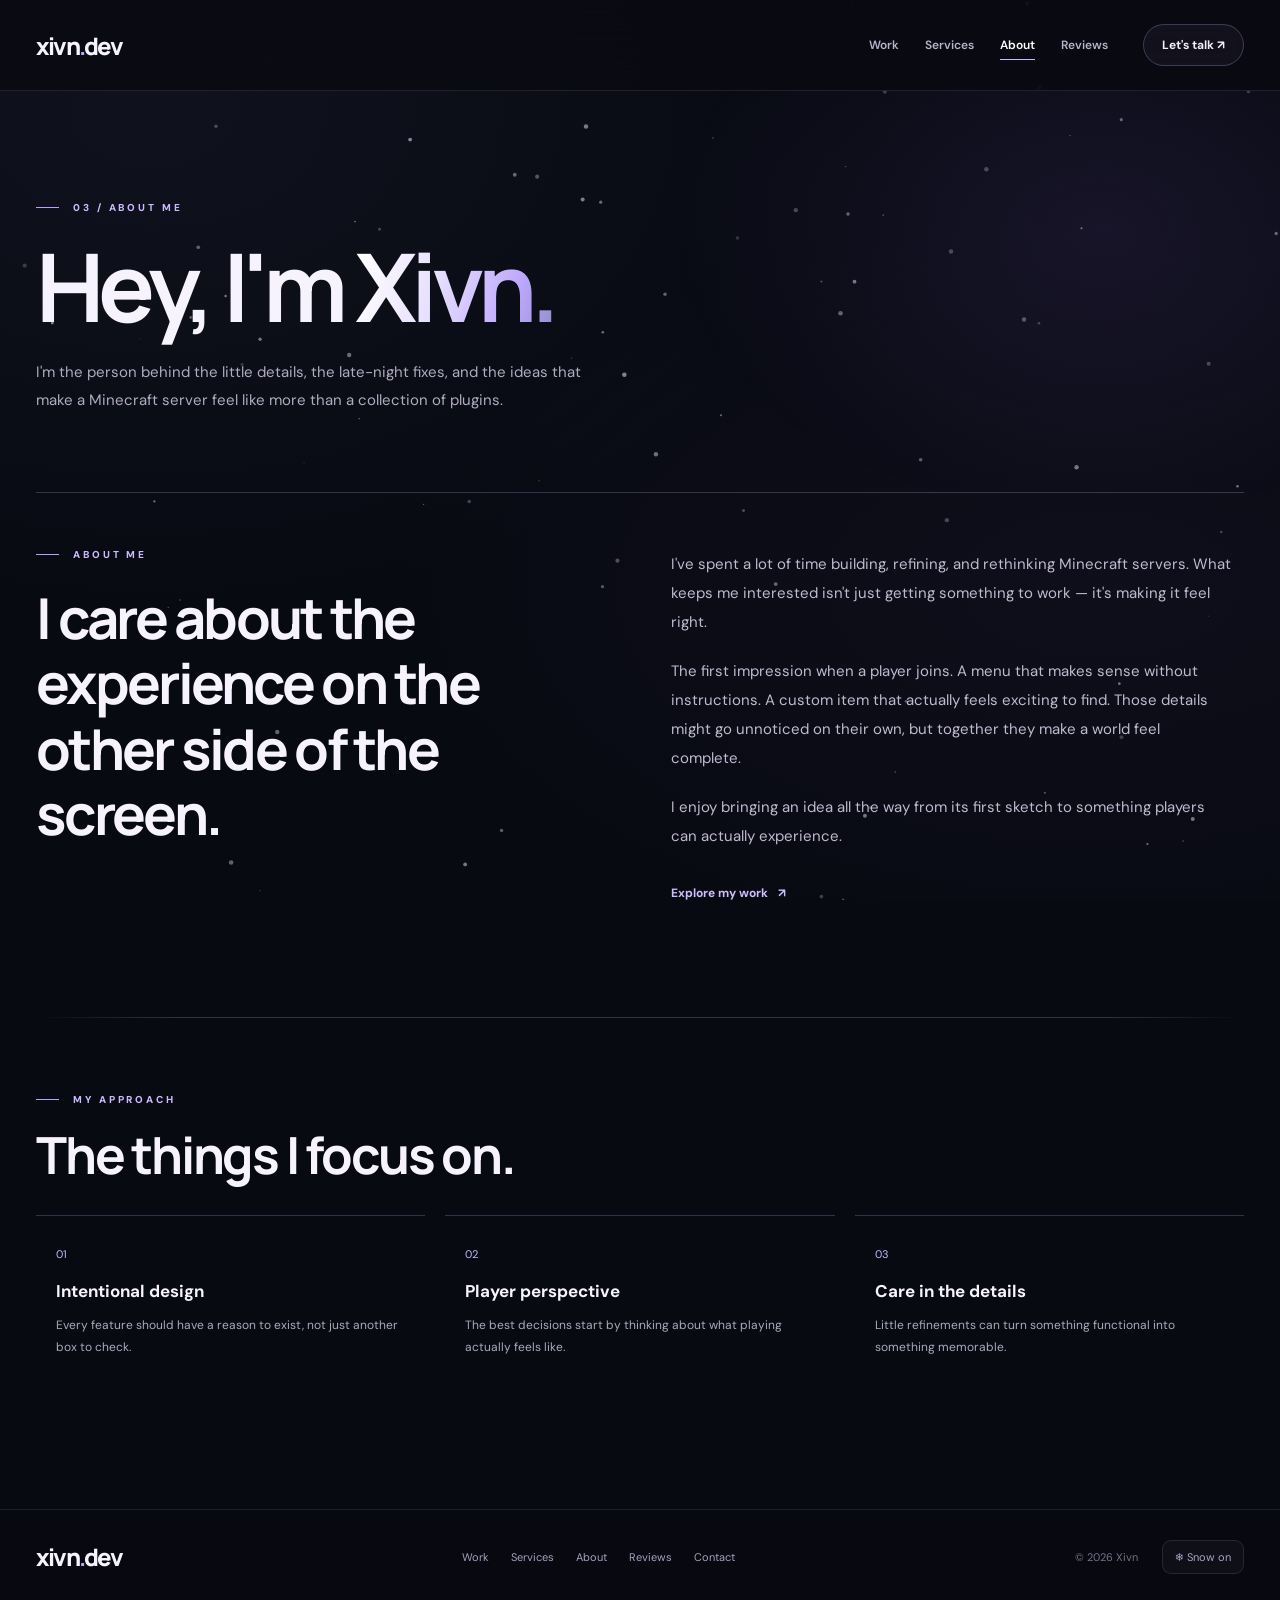
==== commit 4729d1ed: "Add files via upload" ====
--- a/about.html
+++ b/about.html
@@ -1,3 +1,3 @@
 <!DOCTYPE html>
 
-<html lang="en"><head><meta charset="utf-8"/><meta content="width=device-width,initial-scale=1" name="viewport"/><meta content="#080a12" name="theme-color"/><meta content="Meet Xivn and the philosophy behind the Minecraft projects." name="description"/><title>About | xivn.dev</title><link href="styles.css" rel="stylesheet"/><link href="favicon.svg" rel="icon" type="image/svg+xml"/></head><body><div aria-hidden="true" class="main-bg"></div><canvas aria-hidden="true" id="snow"></canvas><header class="navbar inner"><div class="wrap nav-inner"><a aria-label="xivn.dev homepage" class="logo" href="index.html">xivn<b>.</b>dev</a><nav aria-label="Main navigation" class="navlinks"><a class="" href="work.html">Work</a><a class="" href="services.html">Services</a><a aria-current="page" class="active" href="about.html">About</a><a href="reviews.html">Reviews</a></nav><a class="nav-action" href="contact.html">Let's talk <span aria-hidden="true">↗</span></a><button aria-controls="mobile-menu" aria-expanded="false" aria-label="Toggle navigation" class="mobile-trigger" data-menu-trigger="" type="button">☰</button></div></header><nav aria-label="Mobile navigation" class="mobile-menu" id="mobile-menu"><a href="index.html">Home</a><a href="work.html">Work</a><a href="services.html">Services</a><a href="about.html">About</a><a href="reviews.html">Reviews</a><a href="contact.html">Contact</a></nav><main id="main"><section class="interior-hero"><div class="wrap"><span class="kicker">03 / About me</span><h1>Hey, I'm <span class="gradient">Xivn.</span></h1><p>I'm the person behind the little details, the late-night fixes, and the ideas that make a Minecraft server feel like more than a collection of plugins.</p></div></section><section class="wrap about-editorial"><div class="about-editorial-heading reveal"><span class="kicker">About me</span><h2>I care about the experience on the other side of the screen.</h2></div><div class="about-editorial-story reveal"><p>I've spent a lot of time building, refining, and rethinking Minecraft servers. What keeps me interested isn't just getting something to work — it's making it feel right.</p><p>The first impression when a player joins. A menu that makes sense without instructions. A custom item that actually feels exciting to find. Those details might go unnoticed on their own, but together they make a world feel complete.</p><p>I enjoy bringing an idea all the way from its first sketch to something players can actually experience.</p><a class="btn-link" href="work.html">Explore my work <span aria-hidden="true">↗</span></a></div></section><div class="wrap thin-rule"></div><section class="wrap" style="padding:75px 0 30px"><span class="kicker">My approach</span><h2 class="display-h2">The things I focus on.</h2></section><section class="wrap about-values"><div class="value reveal"><span class="num">01</span><h3>Intentional design</h3><p>Every feature should have a reason to exist, not just another box to check.</p></div><div class="value reveal"><span class="num">02</span><h3>Player perspective</h3><p>The best decisions start by thinking about what playing actually feels like.</p></div><div class="value reveal"><span class="num">03</span><h3>Care in the details</h3><p>Little refinements can turn something functional into something memorable.</p></div></section></main><footer class="footer"><div class="wrap footer-inner"><a class="logo" href="index.html">xivn<b>.</b>dev</a><nav aria-label="Footer" class="footer-nav"><a href="work.html">Work</a><a href="services.html">Services</a><a href="about.html">About</a><a href="reviews.html">Reviews</a><a href="contact.html">Contact</a></nav><div class="footer-right"><span class="footer-note">© 2026 Xivn</span><button aria-pressed="true" class="snow-control" data-snow-toggle="" type="button">❄ Snow on</button></div></div></footer><script defer="" src="site.js"></script></body></html>+<html lang="en"><head><meta charset="utf-8"/><meta content="width=device-width,initial-scale=1" name="viewport"/><meta content="#080a12" name="theme-color"/><meta content="Meet Xivn, a Minecraft developer focused on building polished player experiences." name="description"/><title>About | xivn.dev</title><link href="styles.css" rel="stylesheet"/><link href="favicon.svg" rel="icon" type="image/svg+xml"/><meta content="website" property="og:type"/><meta content="xivn.dev" property="og:site_name"/><meta content="xivn.dev" property="og:title"/><meta content="Meet Xivn, a Minecraft developer focused on building polished player experiences." property="og:description"/><meta content="en_US" property="og:locale"/><meta content="summary" name="twitter:card"/><meta content="xivn.dev" name="twitter:title"/><meta content="Meet Xivn, a Minecraft developer focused on building polished player experiences." name="twitter:description"/></head><body><div aria-hidden="true" class="main-bg"></div><canvas aria-hidden="true" id="snow"></canvas><header class="navbar inner"><div class="wrap nav-inner"><a aria-label="xivn.dev homepage" class="logo" href="index.html">xivn<b>.</b>dev</a><nav aria-label="Main navigation" class="navlinks"><a class="" href="work.html">Work</a><a class="" href="services.html">Services</a><a aria-current="page" class="active" href="about.html">About</a><a href="reviews.html">Reviews</a></nav><a class="nav-action" href="contact.html">Let's talk <span aria-hidden="true">↗</span></a><button aria-controls="mobile-menu" aria-expanded="false" aria-label="Toggle navigation" class="mobile-trigger" data-menu-trigger="" type="button">☰</button></div></header><nav aria-label="Mobile navigation" class="mobile-menu" id="mobile-menu"><a href="index.html">Home</a><a href="work.html">Work</a><a href="services.html">Services</a><a href="about.html">About</a><a href="reviews.html">Reviews</a><a href="contact.html">Contact</a></nav><main id="main"><section class="interior-hero"><div class="wrap"><span class="kicker">03 / About me</span><h1>Hey, I'm <span class="gradient">Xivn.</span></h1><p>I'm the person behind the little details, the late-night fixes, and the ideas that make a Minecraft server feel like more than a collection of plugins.</p></div></section><section class="wrap about-editorial"><div class="about-editorial-heading reveal"><span class="kicker">About me</span><h2>I care about the experience on the other side of the screen.</h2></div><div class="about-editorial-story reveal"><p>I've spent a lot of time building, refining, and rethinking Minecraft servers. What keeps me interested isn't just getting something to work — it's making it feel right.</p><p>The first impression when a player joins. A menu that makes sense without instructions. A custom item that actually feels exciting to find. Those details might go unnoticed on their own, but together they make a world feel complete.</p><p>I enjoy bringing an idea all the way from its first sketch to something players can actually experience.</p><a class="btn-link" href="work.html">Explore my work <span aria-hidden="true">↗</span></a></div></section><div class="wrap thin-rule"></div><section class="wrap" style="padding:75px 0 30px"><span class="kicker">My approach</span><h2 class="display-h2">The things I focus on.</h2></section><section class="wrap about-values"><div class="value reveal"><span class="num">01</span><h3>Intentional design</h3><p>Every feature should have a reason to exist, not just another box to check.</p></div><div class="value reveal"><span class="num">02</span><h3>Player perspective</h3><p>The best decisions start by thinking about what playing actually feels like.</p></div><div class="value reveal"><span class="num">03</span><h3>Care in the details</h3><p>Little refinements can turn something functional into something memorable.</p></div></section></main><footer class="footer"><div class="wrap footer-inner"><a class="logo" href="index.html">xivn<b>.</b>dev</a><nav aria-label="Footer" class="footer-nav"><a href="work.html">Work</a><a href="services.html">Services</a><a href="about.html">About</a><a href="reviews.html">Reviews</a><a href="contact.html">Contact</a></nav><div class="footer-right"><span class="footer-note">© 2026 Xivn</span><button aria-pressed="true" class="snow-control" data-snow-toggle="" type="button">❄ Snow on</button></div></div></footer><script defer="" src="site.js"></script></body></html>
